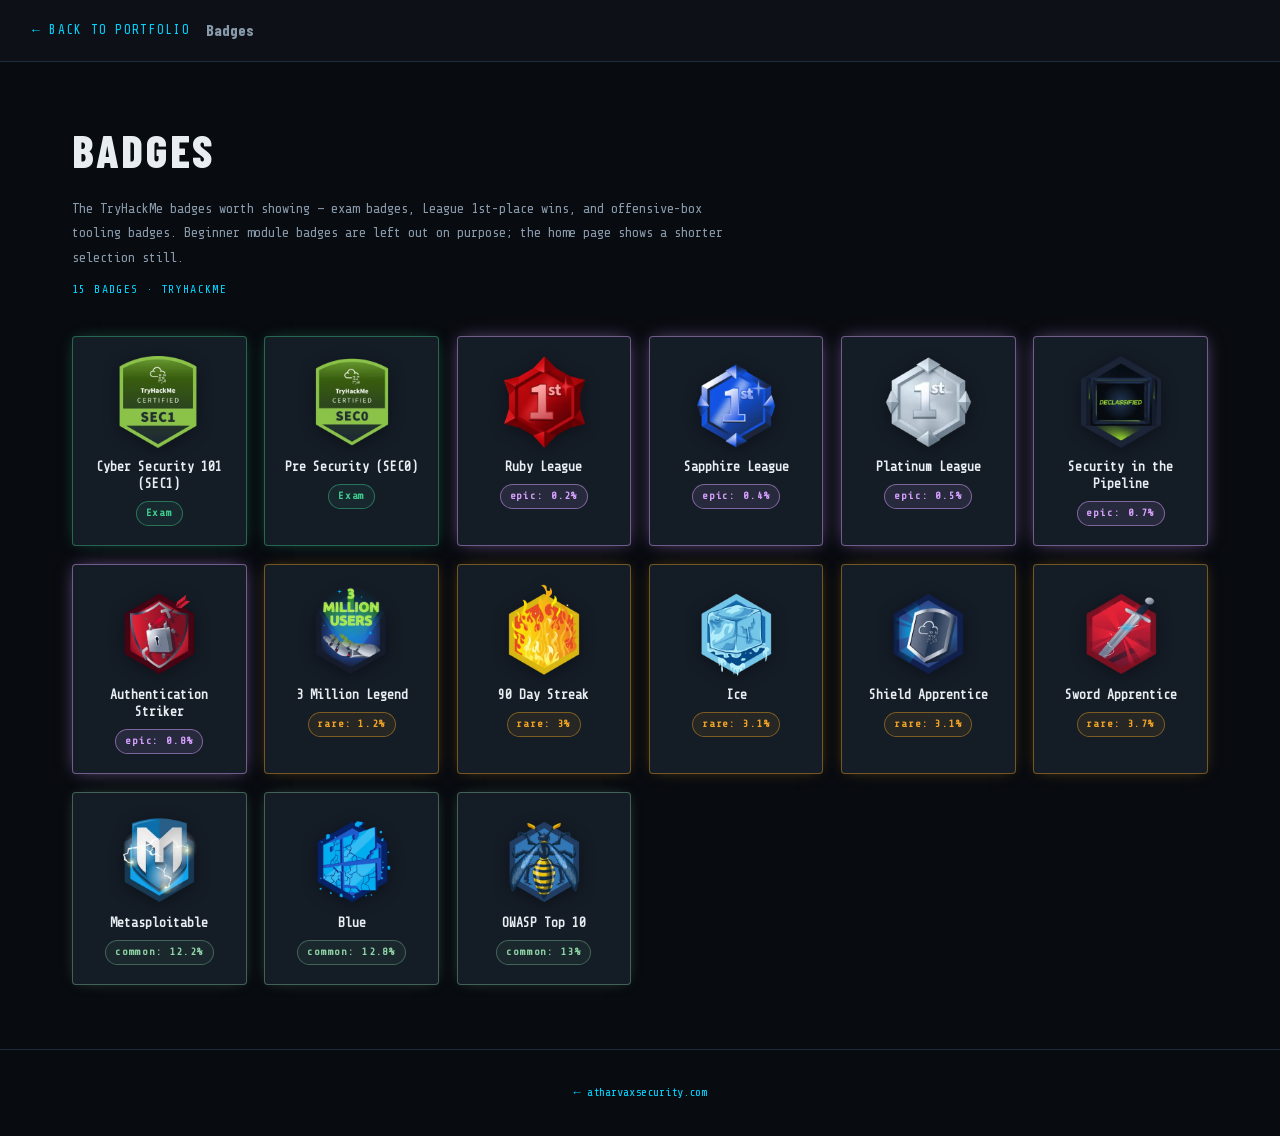
==== badges/index.html @ 22ffbcde "Fix the accessibility, no-JS and contrast defects three audits found (#33) Nineteen separate defects" ====
<!DOCTYPE html>
<html lang="en" data-theme="dark">
<head>
  <meta charset="UTF-8">
<!-- Content Security Policy. GitHub Pages cannot send response headers, so this
     is delivered as a meta tag. These pages load nothing external at all, so the policy is stricter:
     no off-origin scripts, no outbound connections.
     Note: frame-ancestors and report-uri are ignored in meta form. -->
<meta http-equiv="Content-Security-Policy" content="default-src 'self'; script-src 'self' 'unsafe-inline'; style-src 'self' 'unsafe-inline'; img-src 'self' data:; font-src 'self'; connect-src 'none'; object-src 'none'; base-uri 'self'; form-action 'none'; upgrade-insecure-requests">
<!-- Outbound links previously sent the full page URL to LinkedIn, GitHub,
     Credly and every other destination. Origin only, cross-origin. -->
<meta name="referrer" content="strict-origin-when-cross-origin">
  <meta name="viewport" content="width=device-width, initial-scale=1.0">
  <title>Badges &mdash; Atharva Kulkarni</title>
  <meta name="description" content="All 13 TryHackMe badges earned by Atharva Kulkarni &mdash; exam badges, League 1st-place wins, and offensive-box tooling badges.">
  <link rel="canonical" href="https://atharvaxsecurity.com/badges/">
  <link rel="icon" href="/favicon.ico" sizes="32x32">
  <link rel="icon" href="/favicon.svg" type="image/svg+xml">
  <link rel="apple-touch-icon" href="/apple-touch-icon.png">
  <meta property="og:type" content="website">
  <meta property="og:url" content="https://atharvaxsecurity.com/badges/">
  <meta property="og:title" content="Badges &mdash; Atharva Kulkarni">
  <meta property="og:description" content="All 13 TryHackMe badges earned by Atharva Kulkarni.">
  <meta property="og:image" content="https://atharvaxsecurity.com/thumbnail.jpg">
  <meta property="og:image:width" content="1200">
  <meta property="og:image:height" content="627">
  <meta name="twitter:card" content="summary_large_image">
  <meta name="twitter:title" content="Badges &mdash; Atharva Kulkarni">
  <meta name="twitter:description" content="All TryHackMe badges earned by Atharva Kulkarni.">
  <meta name="twitter:image" content="https://atharvaxsecurity.com/thumbnail.jpg">
  <link rel="stylesheet" href="../assets/css/hub.css">
    <style>
    /* Self-hosted: previously pulled from fonts.googleapis.com, a
       render-blocking third-party request. Both families are OFL licensed
       and now come from our own origin. */
    @font-face{font-family:'Barlow Condensed';font-style:normal;font-weight:400;font-display:swap;src:url('../assets/fonts/barlow-condensed-400.woff2') format('woff2');unicode-range:U+0000-00FF, U+0131, U+0152-0153, U+02BB-02BC, U+02C6, U+02DA, U+02DC, U+0304, U+0308, U+0329, U+2000-206F, U+20AC, U+2122, U+2191, U+2193, U+2212, U+2215, U+FEFF, U+FFFD}
    :root{--bg:#080b10;--bg2:#0d1117;--surface:#141c26;--border:#1e2d3d;--accent:#00d4ff; --accent-strong: #00d4ff;--accent2:#00ff9d;--text:#e8edf2;--text2:#8899aa;--text3:#758697;--text-dim:#8899aa;--surface-2:#141a24;
      --tier-exam:#3ecf8e;--tier-exam-rgb:62,207,142;--tier-common:#8fd6a6;--tier-common-rgb:143,214,166;--tier-rare:#f5a623;--tier-rare-rgb:245,166,35;--tier-epic:#d7a1ff;--tier-epic-rgb:215,161,255;
      --font-display:'Barlow Condensed',sans-serif;--font-mono:'Share Tech Mono',monospace}
    [data-theme="light"]{--bg:#f0f4f8;--bg2:#e2e8f0;--surface:#ffffff;--border:#cbd5e1;--accent:#0077aa; --accent-strong: #006699;--accent2:#00704a;--text:#0f172a;--text2:#475569;--text3:#5b6b7f;--text-dim:#475569;--surface-2:#ffffff;
      --tier-exam:#1d764f;--tier-exam-rgb:29,118,79;--tier-common:#2c7844;--tier-common-rgb:44,120,68;--tier-rare:#905d07;--tier-rare-rgb:144,93,7;--tier-epic:#8e00f8;--tier-epic-rgb:142,0,248}
    /* ── Badge cards — copied from index.html's #badges styles, unchanged. ── */
    .badges-grid{display:grid;grid-template-columns:repeat(auto-fill,minmax(150px,1fr));gap:1.1rem}
    .badge-card{position:relative;display:flex;flex-direction:column;align-items:center;text-align:center;gap:.6rem;background:var(--surface);border:1px solid var(--border);border-radius:4px;padding:1.2rem .9rem;text-decoration:none;transition:transform .22s,border-color .22s,box-shadow .22s}
    .badge-card:hover{transform:translateY(-4px)}
    .badge-card img{width:92px;height:92px;object-fit:contain;filter:drop-shadow(0 3px 8px rgba(0,0,0,.35))}
    .badge-name{font-size:.82rem;font-weight:600;color:var(--text);line-height:1.3}
    .badge-tag{font-size:.66rem;letter-spacing:.08em;text-transform:none;font-weight:700;color:var(--text-dim);background:var(--surface-2,rgba(255,255,255,.05));border:1px solid var(--border);border-radius:20px;padding:.12rem .55rem}
    .badge-card.exam{border-color:rgba(0,212,255,.35)}
    .badge-card.exam .badge-tag{color:var(--accent);border-color:rgba(0,212,255,.4)}
    .badge-card.epic{border-color:rgba(199,146,234,.4)}
    .badge-card.epic .badge-tag{color:#c792ea;border-color:rgba(199,146,234,.45)}
    .badge-card.t-exam .badge-tag{color:var(--tier-exam);border-color:rgba(var(--tier-exam-rgb),.45);background:rgba(var(--tier-exam-rgb),.08)}
    .badge-card.t-common .badge-tag{color:var(--tier-common);border-color:rgba(var(--tier-common-rgb),.35);background:rgba(var(--tier-common-rgb),.06)}
    .badge-card.t-rare .badge-tag{color:var(--tier-rare);border-color:rgba(var(--tier-rare-rgb),.42);background:rgba(var(--tier-rare-rgb),.08)}
    .badge-card.t-epic .badge-tag{color:var(--tier-epic);border-color:rgba(var(--tier-epic-rgb),.5);background:rgba(var(--tier-epic-rgb),.1)}
    .badge-card.t-exam{border-color:rgba(62,207,142,.42);box-shadow:0 0 15px -6px rgba(62,207,142,.55)}
    .badge-card.t-exam:hover{box-shadow:0 9px 24px -8px rgba(62,207,142,.72)}
    .badge-card.t-common{border-color:rgba(143,214,166,.38);box-shadow:0 0 15px -6px rgba(143,214,166,.42)}
    .badge-card.t-common:hover{box-shadow:0 9px 24px -8px rgba(143,214,166,.6)}
    .badge-card.t-rare{border-color:rgba(245,166,35,.42);box-shadow:0 0 15px -6px rgba(245,166,35,.5)}
    .badge-card.t-rare:hover{box-shadow:0 9px 24px -8px rgba(245,166,35,.7)}
    .badge-card.t-epic{border-color:rgba(215,161,255,.48);box-shadow:0 0 17px -5px rgba(215,161,255,.62)}
    .badge-card.t-epic:hover{box-shadow:0 9px 26px -8px rgba(215,161,255,.8)}
    .badge-desc{position:absolute;left:50%;bottom:calc(100% + 9px);transform:translateX(-50%) translateY(5px);width:max-content;max-width:196px;background:var(--surface-2,#141a24);color:var(--text);border:1px solid var(--border);border-radius:8px;padding:.5rem .7rem;font-size:.7rem;font-weight:500;line-height:1.45;text-align:center;box-shadow:0 10px 26px -10px rgba(0,0,0,.7);opacity:0;pointer-events:none;transition:opacity .22s ease,transform .22s ease;z-index:20}
    .badge-desc::after{content:'';position:absolute;top:100%;left:50%;transform:translateX(-50%);border:6px solid transparent;border-top-color:var(--border)}
    .badge-card:hover .badge-desc,.badge-card:focus-visible .badge-desc{opacity:1;transform:translateX(-50%) translateY(0)}
    @media(max-width:600px){.hub{padding:2rem 1.2rem 3rem}.wr-header{padding:1rem 1.2rem}.badges-grid{grid-template-columns:repeat(auto-fill,minmax(120px,1fr));gap:.8rem}.badge-card img{width:76px;height:76px}.badge-desc{max-width:150px}}
    @media (prefers-reduced-motion: reduce){*,*::before,*::after{animation-duration:.01ms !important;transition-duration:.01ms !important}.badge-desc{transition:opacity .22s ease;transform:translateX(-50%)}.badge-card:hover .badge-desc,.badge-card:focus-visible .badge-desc{transform:translateX(-50%)}}
  </style>
  <script>(function(){var t=localStorage.getItem('theme');if(t==='dark'||t==='light')document.documentElement.setAttribute('data-theme',t);})()</script>
</head>
<body>
  <a href="#main" class="skip-link">Skip to content</a>
  <div class="wr-header">
    <a href="../#badges" class="wr-back">&larr; Back to Portfolio</a>
    <span class="wr-header-title">Badges</span>
  </div>
  <main id="main" tabindex="-1" class="hub">
    <h1 class="hub-title">Badges</h1>
    <p class="hub-sub">The TryHackMe badges worth showing &mdash; exam badges, League 1st-place wins, and offensive-box tooling badges. Beginner module badges are left out on purpose; the home page shows a shorter selection still.</p>
    <div class="hub-count"><!-- GENERATED:count-badges start — produced by tools/build-fallbacks.mjs from SITE.badges. Do not hand-edit; edit SITE.badges and run `node tools/build-fallbacks.mjs` instead. -->15 badges &middot; TryHackMe<!-- GENERATED:count-badges end --></div>
    <h2 class="sr-only">All badges</h2>
    <div class="badges-grid">
      <!-- GENERATED:badges start — produced by tools/build-fallbacks.mjs from SITE.badges. Do not hand-edit; edit SITE.badges and run `node tools/build-fallbacks.mjs` instead. -->
    <a class="badge-card t-exam exam reveal" href="https://www.credly.com/badges/a10b2144-1101-410d-ba41-e22180d04801/public_url" target="_blank" rel="noopener noreferrer" aria-label="Cyber Security 101 (SEC1) — verify on Credly">
      <img src="../assets/badges/thm/cyber-security-101-sec1.webp" alt="Cyber Security 101 (SEC1) badge" loading="lazy">
      <span class="badge-name">Cyber Security 101 (SEC1)</span>
      <span class="badge-tag">Exam</span>
      <span class="badge-desc">TryHackMe Cyber Security 101 certification</span>
    </a>
    <a class="badge-card t-exam exam reveal reveal-delay-1" href="https://www.credly.com/badges/c8062133-aeff-4ab2-bc9f-86c6039210bd/public_url" target="_blank" rel="noopener noreferrer" aria-label="Pre Security (SEC0) — verify on Credly">
      <img src="../assets/badges/thm/pre-security-sec0.webp" alt="Pre Security (SEC0) badge" loading="lazy">
      <span class="badge-name">Pre Security (SEC0)</span>
      <span class="badge-tag">Exam</span>
      <span class="badge-desc">TryHackMe Pre Security certification</span>
    </a>
    <a class="badge-card t-epic epic reveal reveal-delay-2" href="https://tryhackme.com/AtharvaK911/badges/ruby-league?utm_campaign=social_share&amp;utm_medium=social&amp;utm_content=badge&amp;utm_source=copy&amp;sharerId=63879addf6080c0048a27b26" target="_blank" rel="noopener noreferrer" aria-label="Ruby League — 1st place on TryHackMe">
      <img src="../assets/badges/thm/ruby-league.webp" alt="Ruby League badge" loading="lazy">
      <span class="badge-name">Ruby League</span>
      <span class="badge-tag">epic: 0.2%</span>
      <span class="badge-desc">Ruby League 1st place</span>
    </a>
    <a class="badge-card t-epic epic reveal reveal-delay-3" href="https://tryhackme.com/AtharvaK911/badges/sapphire-league?utm_campaign=social_share&amp;utm_medium=social&amp;utm_content=badge&amp;utm_source=copy&amp;sharerId=63879addf6080c0048a27b26" target="_blank" rel="noopener noreferrer" aria-label="Sapphire League — 1st place on TryHackMe">
      <img src="../assets/badges/thm/sapphire-league.webp" alt="Sapphire League badge" loading="lazy">
      <span class="badge-name">Sapphire League</span>
      <span class="badge-tag">epic: 0.4%</span>
      <span class="badge-desc">Sapphire League 1st place</span>
    </a>
    <a class="badge-card t-epic epic reveal reveal-delay-4" href="https://tryhackme.com/AtharvaK911/badges/platinum-league?utm_campaign=social_share&amp;utm_medium=social&amp;utm_content=badge&amp;utm_source=copy&amp;sharerId=63879addf6080c0048a27b26" target="_blank" rel="noopener noreferrer" aria-label="Platinum League — 1st place on TryHackMe">
      <img src="../assets/badges/thm/platinum-league.webp" alt="Platinum League badge" loading="lazy">
      <span class="badge-name">Platinum League</span>
      <span class="badge-tag">epic: 0.5%</span>
      <span class="badge-desc">Platinum League 1st place</span>
    </a>
    <a class="badge-card t-epic reveal reveal-delay-5" href="https://tryhackme.com/AtharvaK911/badges/security-in-the-pipeline?utm_campaign=social_share&amp;utm_medium=social&amp;utm_content=badge&amp;utm_source=copy&amp;sharerId=63879addf6080c0048a27b26" target="_blank" rel="noopener noreferrer" aria-label="Security in the Pipeline badge on TryHackMe">
      <img src="../assets/badges/thm/security-in-the-pipeline.webp" alt="Security in the Pipeline badge" loading="lazy">
      <span class="badge-name">Security in the Pipeline</span>
      <span class="badge-tag">epic: 0.7%</span>
      <span class="badge-desc">TryHackMe Security in the Pipeline module</span>
    </a>
    <a class="badge-card t-epic epic reveal reveal-delay-1" href="https://tryhackme.com/AtharvaK911/badges/authentication-striker?utm_campaign=social_share&amp;utm_medium=social&amp;utm_content=badge&amp;utm_source=copy&amp;sharerId=63879addf6080c0048a27b26" target="_blank" rel="noopener noreferrer" aria-label="Authentication Striker — view badge on TryHackMe">
      <img src="../assets/badges/thm/authentication-striker.webp" alt="Authentication Striker badge" loading="lazy">
      <span class="badge-name">Authentication Striker</span>
      <span class="badge-tag">epic: 0.8%</span>
      <span class="badge-desc">Used the Hammer to bypass authentication</span>
    </a>
    <a class="badge-card t-rare reveal reveal-delay-2" href="https://tryhackme.com/AtharvaK911/badges/3-million-legend?utm_campaign=social_share&amp;utm_medium=social&amp;utm_content=badge&amp;utm_source=copy&amp;sharerId=63879addf6080c0048a27b26" target="_blank" rel="noopener noreferrer" aria-label="3 Million Legend badge on TryHackMe">
      <img src="../assets/badges/thm/3-million-legend.webp" alt="3 Million Legend badge" loading="lazy">
      <span class="badge-name">3 Million Legend</span>
      <span class="badge-tag">rare: 1.2%</span>
      <span class="badge-desc">Awarded to members of the 3 millionth cohort</span>
    </a>
    <a class="badge-card t-rare reveal reveal-delay-3" href="https://tryhackme.com/AtharvaK911/badges/90-day-streak?utm_campaign=social_share&amp;utm_medium=social&amp;utm_content=badge&amp;utm_source=copy&amp;sharerId=63879addf6080c0048a27b26" target="_blank" rel="noopener noreferrer" aria-label="90 Day Streak badge on TryHackMe">
      <img src="../assets/badges/thm/streak-90.webp" alt="90 Day Streak badge" loading="lazy">
      <span class="badge-name">90 Day Streak</span>
      <span class="badge-tag">rare: 3%</span>
      <span class="badge-desc">Hacking for 90 days in a row</span>
    </a>
    <a class="badge-card t-rare reveal reveal-delay-4" href="https://tryhackme.com/AtharvaK911/badges/ice?utm_campaign=social_share&amp;utm_medium=social&amp;utm_content=badge&amp;utm_source=copy&amp;sharerId=63879addf6080c0048a27b26" target="_blank" rel="noopener noreferrer" aria-label="Ice badge on TryHackMe">
      <img src="../assets/badges/thm/ice.webp" alt="Ice badge" loading="lazy">
      <span class="badge-name">Ice</span>
      <span class="badge-tag">rare: 3.1%</span>
      <span class="badge-desc">Exploiting Windows via a media server</span>
    </a>
    <a class="badge-card t-rare reveal reveal-delay-5" href="https://tryhackme.com/AtharvaK911/badges/shieldapprentice?utm_campaign=social_share&amp;utm_medium=social&amp;utm_content=badge&amp;utm_source=copy&amp;sharerId=63879addf6080c0048a27b26" target="_blank" rel="noopener noreferrer" aria-label="Shield Apprentice — view badge on TryHackMe">
      <img src="../assets/badges/thm/shield-apprentice.webp" alt="Shield Apprentice badge" loading="lazy">
      <span class="badge-name">Shield Apprentice</span>
      <span class="badge-tag">rare: 3.1%</span>
      <span class="badge-desc">Completing the FlareVM room</span>
    </a>
    <a class="badge-card t-rare reveal reveal-delay-1" href="https://tryhackme.com/AtharvaK911/badges/swordapprenticebadge?utm_campaign=social_share&amp;utm_medium=social&amp;utm_content=badge&amp;utm_source=copy&amp;sharerId=63879addf6080c0048a27b26" target="_blank" rel="noopener noreferrer" aria-label="Sword Apprentice badge on TryHackMe">
      <img src="../assets/badges/thm/sword-apprentice.webp" alt="Sword Apprentice badge" loading="lazy">
      <span class="badge-name">Sword Apprentice</span>
      <span class="badge-tag">rare: 3.7%</span>
      <span class="badge-desc">Completing the SQLMap room</span>
    </a>
    <a class="badge-card t-common reveal reveal-delay-2" href="https://tryhackme.com/AtharvaK911/badges/metasploitable?utm_campaign=social_share&amp;utm_medium=social&amp;utm_content=badge&amp;utm_source=copy&amp;sharerId=63879addf6080c0048a27b26" target="_blank" rel="noopener noreferrer" aria-label="Metasploitable badge on TryHackMe">
      <img src="../assets/badges/thm/metasploitable.webp" alt="Metasploitable badge" loading="lazy">
      <span class="badge-name">Metasploitable</span>
      <span class="badge-tag">common: 12.2%</span>
      <span class="badge-desc">Contains the knowledge to use Metasploit</span>
    </a>
    <a class="badge-card t-common reveal reveal-delay-3" href="https://tryhackme.com/AtharvaK911/badges/blue?utm_campaign=social_share&amp;utm_medium=social&amp;utm_content=badge&amp;utm_source=copy&amp;sharerId=63879addf6080c0048a27b26" target="_blank" rel="noopener noreferrer" aria-label="Blue badge on TryHackMe">
      <img src="../assets/badges/thm/blue.webp" alt="Blue badge" loading="lazy">
      <span class="badge-name">Blue</span>
      <span class="badge-tag">common: 12.8%</span>
      <span class="badge-desc">Hacking into Windows via EternalBlue</span>
    </a>
    <a class="badge-card t-common reveal reveal-delay-4" href="https://tryhackme.com/AtharvaK911/badges/owasp-10?utm_campaign=social_share&amp;utm_medium=social&amp;utm_content=badge&amp;utm_source=copy&amp;sharerId=63879addf6080c0048a27b26" target="_blank" rel="noopener noreferrer" aria-label="OWASP Top 10 — view badge on TryHackMe">
      <img src="../assets/badges/thm/owasp-top-10.webp" alt="OWASP Top 10 badge" loading="lazy">
      <span class="badge-name">OWASP Top 10</span>
      <span class="badge-tag">common: 13%</span>
      <span class="badge-desc">Understanding every OWASP vulnerability</span>
    </a>
    <!-- GENERATED:badges end -->
    </div>
  </main>
  <div class="wr-footer"><a href="../#badges">&larr; atharvaxsecurity.com</a></div>
</body>
</html>
---- assets/css/hub.css ----
/* Shared hub styles.
   Previously duplicated inline in all 4 hub pages - 2585 bytes copied 4 times.
   One file means one place to fix a bug, and the browser caches it once. */
@font-face{font-family:'Barlow Condensed';font-style:normal;font-weight:700;font-display:swap;src:url('../fonts/barlow-condensed-700.woff2') format('woff2');unicode-range:U+0000-00FF, U+0131, U+0152-0153, U+02BB-02BC, U+02C6, U+02DA, U+02DC, U+0304, U+0308, U+0329, U+2000-206F, U+20AC, U+2122, U+2191, U+2193, U+2212, U+2215, U+FEFF, U+FFFD}
@font-face{font-family:'Barlow Condensed';font-style:normal;font-weight:800;font-display:swap;src:url('../fonts/barlow-condensed-800.woff2') format('woff2');unicode-range:U+0000-00FF, U+0131, U+0152-0153, U+02BB-02BC, U+02C6, U+02DA, U+02DC, U+0304, U+0308, U+0329, U+2000-206F, U+20AC, U+2122, U+2191, U+2193, U+2212, U+2215, U+FEFF, U+FFFD}
@font-face{font-family:'Share Tech Mono';font-style:normal;font-weight:400;font-display:swap;src:url('../fonts/share-tech-mono-400.woff2') format('woff2');unicode-range:U+0000-00FF, U+0131, U+0152-0153, U+02BB-02BC, U+02C6, U+02DA, U+02DC, U+0304, U+0308, U+0329, U+2000-206F, U+20AC, U+2122, U+2191, U+2193, U+2212, U+2215, U+FEFF, U+FFFD}
*{box-sizing:border-box;margin:0;padding:0}
body{background:var(--bg);color:var(--text);font-family:var(--font-mono);line-height:1.8}
.skip-link{position:absolute;width:1px;height:1px;overflow:hidden;clip:rect(0 0 0 0);clip-path:inset(50%);white-space:nowrap;top:0;left:0;z-index:100;background:var(--accent);color:#04121a;padding:.6rem 1rem;font-weight:700;text-decoration:none}
.skip-link:focus{width:auto;height:auto;overflow:visible;clip:auto;clip-path:none;white-space:normal}
:focus-visible{outline:2px solid var(--accent);outline-offset:3px}
.wr-header{background:var(--bg2);border-bottom:1px solid var(--border);padding:1rem 2rem;display:flex;align-items:center;gap:1rem;position:sticky;top:0;z-index:100}
.wr-back{color:var(--accent-strong);text-decoration:none;font-size:.8rem;letter-spacing:.1em;text-transform:uppercase}
.wr-back:hover{color:var(--text)}
.wr-header-title{font-family:var(--font-display);font-size:1rem;font-weight:700;color:var(--text2)}
.hub{max-width:1200px;margin:0 auto;padding:3rem 2rem 4rem}
.hub-title{font-family:var(--font-display);font-size:clamp(1.8rem,5vw,2.8rem);font-weight:800;text-transform:uppercase;letter-spacing:.06em;margin-bottom:.4rem}
.hub-sub{font-size:.85rem;color:var(--text2);max-width:680px;margin-bottom:.6rem}
.hub-count{font-size:.72rem;color:var(--accent);letter-spacing:.12em;text-transform:uppercase;margin-bottom:2.2rem}
.wr-footer{text-align:center;padding:2rem;border-top:1px solid var(--border);font-size:.75rem;color:var(--text3)}
.wr-footer a{color:var(--accent);text-decoration:none}

/* Reduced motion. The four hub pages each repeat this inline, independently,
   which is exactly how one of them ends up forgotten. In the shared file it is
   structural: any page that loads hub.css is covered. */
@media (prefers-reduced-motion: reduce){
  *,*::before,*::after{animation-duration:.01ms !important;animation-iteration-count:1 !important;transition-duration:.01ms !important;scroll-behavior:auto !important}
}

/* sr-only: for the grid headings below. Each hub jumped <h1> straight to the
   cards' <h3>, so heading navigation saw an unexplained level skip repeated
   once per card. The card titles cannot simply become <h2> - .project-card h3
   is an element selector in site.css and restyling it would shift the visual
   design - so each grid gets its true <h2> parent, present for assistive tech
   and invisible on screen. */
.sr-only{position:absolute;width:1px;height:1px;padding:0;margin:-1px;overflow:hidden;clip:rect(0 0 0 0);clip-path:inset(50%);white-space:nowrap;border:0}
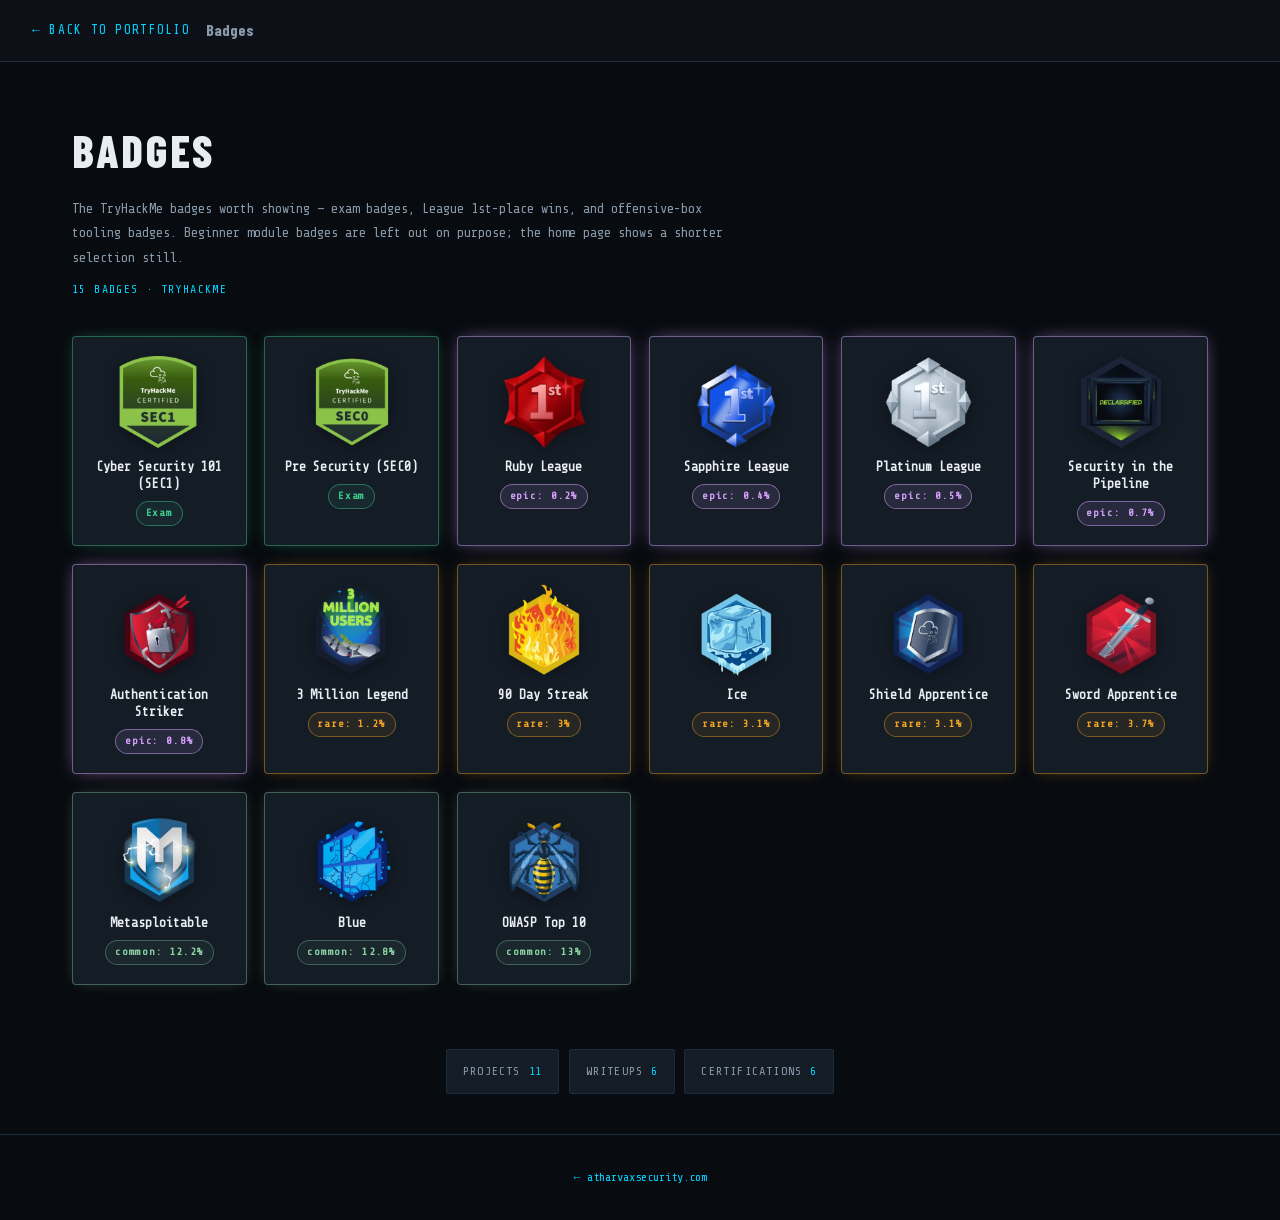
==== commit b3d6af92: "Link the four hub pages to each other Each hub linked back to the home page and nowhere else: zero l" ====
--- a/badges/index.html
+++ b/badges/index.html
@@ -6,13 +6,13 @@
      is delivered as a meta tag. These pages load nothing external at all, so the policy is stricter:
      no off-origin scripts, no outbound connections.
      Note: frame-ancestors and report-uri are ignored in meta form. -->
-<meta http-equiv="Content-Security-Policy" content="default-src 'self'; script-src 'self' 'unsafe-inline'; style-src 'self' 'unsafe-inline'; img-src 'self' data:; font-src 'self'; connect-src 'none'; object-src 'none'; base-uri 'self'; form-action 'none'; upgrade-insecure-requests">
+<meta http-equiv="Content-Security-Policy" content="default-src 'self'; script-src 'self' 'unsafe-inline' https://gc.zgo.at; style-src 'self' 'unsafe-inline'; img-src 'self' data:; font-src 'self'; connect-src 'self' https://atharvak161.goatcounter.com; object-src 'none'; base-uri 'self'; form-action 'none'; upgrade-insecure-requests">
 <!-- Outbound links previously sent the full page URL to LinkedIn, GitHub,
      Credly and every other destination. Origin only, cross-origin. -->
 <meta name="referrer" content="strict-origin-when-cross-origin">
   <meta name="viewport" content="width=device-width, initial-scale=1.0">
   <title>Badges &mdash; Atharva Kulkarni</title>
-  <meta name="description" content="All 13 TryHackMe badges earned by Atharva Kulkarni &mdash; exam badges, League 1st-place wins, and offensive-box tooling badges.">
+  <meta name="description" content="All 15 TryHackMe badges earned by Atharva Kulkarni &mdash; exam badges, League 1st-place wins, and offensive-box tooling badges.">
   <link rel="canonical" href="https://atharvaxsecurity.com/badges/">
   <link rel="icon" href="/favicon.ico" sizes="32x32">
   <link rel="icon" href="/favicon.svg" type="image/svg+xml">
@@ -20,7 +20,7 @@
   <meta property="og:type" content="website">
   <meta property="og:url" content="https://atharvaxsecurity.com/badges/">
   <meta property="og:title" content="Badges &mdash; Atharva Kulkarni">
-  <meta property="og:description" content="All 13 TryHackMe badges earned by Atharva Kulkarni.">
+  <meta property="og:description" content="All 15 TryHackMe badges earned by Atharva Kulkarni.">
   <meta property="og:image" content="https://atharvaxsecurity.com/thumbnail.jpg">
   <meta property="og:image:width" content="1200">
   <meta property="og:image:height" content="627">
@@ -28,18 +28,15 @@
   <meta name="twitter:title" content="Badges &mdash; Atharva Kulkarni">
   <meta name="twitter:description" content="All TryHackMe badges earned by Atharva Kulkarni.">
   <meta name="twitter:image" content="https://atharvaxsecurity.com/thumbnail.jpg">
+  <meta name="twitter:url" content="https://atharvaxsecurity.com/badges/">
+  <link rel="stylesheet" href="../assets/css/tokens.css">
   <link rel="stylesheet" href="../assets/css/hub.css">
     <style>
     /* Self-hosted: previously pulled from fonts.googleapis.com, a
        render-blocking third-party request. Both families are OFL licensed
        and now come from our own origin. */
     @font-face{font-family:'Barlow Condensed';font-style:normal;font-weight:400;font-display:swap;src:url('../assets/fonts/barlow-condensed-400.woff2') format('woff2');unicode-range:U+0000-00FF, U+0131, U+0152-0153, U+02BB-02BC, U+02C6, U+02DA, U+02DC, U+0304, U+0308, U+0329, U+2000-206F, U+20AC, U+2122, U+2191, U+2193, U+2212, U+2215, U+FEFF, U+FFFD}
-    :root{--bg:#080b10;--bg2:#0d1117;--surface:#141c26;--border:#1e2d3d;--accent:#00d4ff; --accent-strong: #00d4ff;--accent2:#00ff9d;--text:#e8edf2;--text2:#8899aa;--text3:#758697;--text-dim:#8899aa;--surface-2:#141a24;
-      --tier-exam:#3ecf8e;--tier-exam-rgb:62,207,142;--tier-common:#8fd6a6;--tier-common-rgb:143,214,166;--tier-rare:#f5a623;--tier-rare-rgb:245,166,35;--tier-epic:#d7a1ff;--tier-epic-rgb:215,161,255;
-      --font-display:'Barlow Condensed',sans-serif;--font-mono:'Share Tech Mono',monospace}
-    [data-theme="light"]{--bg:#f0f4f8;--bg2:#e2e8f0;--surface:#ffffff;--border:#cbd5e1;--accent:#0077aa; --accent-strong: #006699;--accent2:#00704a;--text:#0f172a;--text2:#475569;--text3:#5b6b7f;--text-dim:#475569;--surface-2:#ffffff;
-      --tier-exam:#1d764f;--tier-exam-rgb:29,118,79;--tier-common:#2c7844;--tier-common-rgb:44,120,68;--tier-rare:#905d07;--tier-rare-rgb:144,93,7;--tier-epic:#8e00f8;--tier-epic-rgb:142,0,248}
-    /* ── Badge cards — copied from index.html's #badges styles, unchanged. ── */
+            /* ── Badge cards — copied from index.html's #badges styles, unchanged. ── */
     .badges-grid{display:grid;grid-template-columns:repeat(auto-fill,minmax(150px,1fr));gap:1.1rem}
     .badge-card{position:relative;display:flex;flex-direction:column;align-items:center;text-align:center;gap:.6rem;background:var(--surface);border:1px solid var(--border);border-radius:4px;padding:1.2rem .9rem;text-decoration:none;transition:transform .22s,border-color .22s,box-shadow .22s}
     .badge-card:hover{transform:translateY(-4px)}
@@ -69,6 +66,120 @@
     @media (prefers-reduced-motion: reduce){*,*::before,*::after{animation-duration:.01ms !important;transition-duration:.01ms !important}.badge-desc{transition:opacity .22s ease;transform:translateX(-50%)}.badge-card:hover .badge-desc,.badge-card:focus-visible .badge-desc{transform:translateX(-50%)}}
   </style>
   <script>(function(){var t=localStorage.getItem('theme');if(t==='dark'||t==='light')document.documentElement.setAttribute('data-theme',t);})()</script>
+  <script data-goatcounter="https://atharvak161.goatcounter.com/count" async src="https://gc.zgo.at/count.js"></script>
+<!-- GENERATED:badges-jsonld start — produced by tools/build-fallbacks.mjs from SITE.badges. Do not hand-edit; edit SITE.badges and run `node tools/build-fallbacks.mjs` instead. -->
+<script type="application/ld+json">
+{
+  "@context": "https://schema.org",
+  "@type": "CollectionPage",
+  "name": "TryHackMe Badges",
+  "url": "https://atharvaxsecurity.com/badges/",
+  "description": "15 TryHackMe badges earned by Atharva Kulkarni.",
+  "author": {
+    "@type": "Person",
+    "name": "Atharva Kulkarni",
+    "url": "https://atharvaxsecurity.com/"
+  },
+  "isPartOf": {
+    "@type": "WebSite",
+    "name": "Atharva Kulkarni",
+    "url": "https://atharvaxsecurity.com/"
+  },
+  "hasPart": [
+    {
+      "@type": "CreativeWork",
+      "name": "Cyber Security 101 (SEC1)",
+      "description": "TryHackMe Cyber Security 101 certification",
+      "url": "https://www.credly.com/badges/a10b2144-1101-410d-ba41-e22180d04801/public_url"
+    },
+    {
+      "@type": "CreativeWork",
+      "name": "Pre Security (SEC0)",
+      "description": "TryHackMe Pre Security certification",
+      "url": "https://www.credly.com/badges/c8062133-aeff-4ab2-bc9f-86c6039210bd/public_url"
+    },
+    {
+      "@type": "CreativeWork",
+      "name": "Ruby League",
+      "description": "Ruby League 1st place",
+      "url": "https://tryhackme.com/AtharvaK911/badges/ruby-league?utm_campaign=social_share&utm_medium=social&utm_content=badge&utm_source=copy&sharerId=63879addf6080c0048a27b26"
+    },
+    {
+      "@type": "CreativeWork",
+      "name": "Sapphire League",
+      "description": "Sapphire League 1st place",
+      "url": "https://tryhackme.com/AtharvaK911/badges/sapphire-league?utm_campaign=social_share&utm_medium=social&utm_content=badge&utm_source=copy&sharerId=63879addf6080c0048a27b26"
+    },
+    {
+      "@type": "CreativeWork",
+      "name": "Platinum League",
+      "description": "Platinum League 1st place",
+      "url": "https://tryhackme.com/AtharvaK911/badges/platinum-league?utm_campaign=social_share&utm_medium=social&utm_content=badge&utm_source=copy&sharerId=63879addf6080c0048a27b26"
+    },
+    {
+      "@type": "CreativeWork",
+      "name": "Security in the Pipeline",
+      "description": "TryHackMe Security in the Pipeline module",
+      "url": "https://tryhackme.com/AtharvaK911/badges/security-in-the-pipeline?utm_campaign=social_share&utm_medium=social&utm_content=badge&utm_source=copy&sharerId=63879addf6080c0048a27b26"
+    },
+    {
+      "@type": "CreativeWork",
+      "name": "Authentication Striker",
+      "description": "Used the Hammer to bypass authentication",
+      "url": "https://tryhackme.com/AtharvaK911/badges/authentication-striker?utm_campaign=social_share&utm_medium=social&utm_content=badge&utm_source=copy&sharerId=63879addf6080c0048a27b26"
+    },
+    {
+      "@type": "CreativeWork",
+      "name": "3 Million Legend",
+      "description": "Awarded to members of the 3 millionth cohort",
+      "url": "https://tryhackme.com/AtharvaK911/badges/3-million-legend?utm_campaign=social_share&utm_medium=social&utm_content=badge&utm_source=copy&sharerId=63879addf6080c0048a27b26"
+    },
+    {
+      "@type": "CreativeWork",
+      "name": "90 Day Streak",
+      "description": "Hacking for 90 days in a row",
+      "url": "https://tryhackme.com/AtharvaK911/badges/90-day-streak?utm_campaign=social_share&utm_medium=social&utm_content=badge&utm_source=copy&sharerId=63879addf6080c0048a27b26"
+    },
+    {
+      "@type": "CreativeWork",
+      "name": "Ice",
+      "description": "Exploiting Windows via a media server",
+      "url": "https://tryhackme.com/AtharvaK911/badges/ice?utm_campaign=social_share&utm_medium=social&utm_content=badge&utm_source=copy&sharerId=63879addf6080c0048a27b26"
+    },
+    {
+      "@type": "CreativeWork",
+      "name": "Shield Apprentice",
+      "description": "Completing the FlareVM room",
+      "url": "https://tryhackme.com/AtharvaK911/badges/shieldapprentice?utm_campaign=social_share&utm_medium=social&utm_content=badge&utm_source=copy&sharerId=63879addf6080c0048a27b26"
+    },
+    {
+      "@type": "CreativeWork",
+      "name": "Sword Apprentice",
+      "description": "Completing the SQLMap room",
+      "url": "https://tryhackme.com/AtharvaK911/badges/swordapprenticebadge?utm_campaign=social_share&utm_medium=social&utm_content=badge&utm_source=copy&sharerId=63879addf6080c0048a27b26"
+    },
+    {
+      "@type": "CreativeWork",
+      "name": "Metasploitable",
+      "description": "Contains the knowledge to use Metasploit",
+      "url": "https://tryhackme.com/AtharvaK911/badges/metasploitable?utm_campaign=social_share&utm_medium=social&utm_content=badge&utm_source=copy&sharerId=63879addf6080c0048a27b26"
+    },
+    {
+      "@type": "CreativeWork",
+      "name": "Blue",
+      "description": "Hacking into Windows via EternalBlue",
+      "url": "https://tryhackme.com/AtharvaK911/badges/blue?utm_campaign=social_share&utm_medium=social&utm_content=badge&utm_source=copy&sharerId=63879addf6080c0048a27b26"
+    },
+    {
+      "@type": "CreativeWork",
+      "name": "OWASP Top 10",
+      "description": "Understanding every OWASP vulnerability",
+      "url": "https://tryhackme.com/AtharvaK911/badges/owasp-10?utm_campaign=social_share&utm_medium=social&utm_content=badge&utm_source=copy&sharerId=63879addf6080c0048a27b26"
+    }
+  ]
+}
+</script>
+<!-- GENERATED:badges-jsonld end -->
 </head>
 <body>
   <a href="#main" class="skip-link">Skip to content</a>
@@ -83,91 +194,91 @@
     <h2 class="sr-only">All badges</h2>
     <div class="badges-grid">
       <!-- GENERATED:badges start — produced by tools/build-fallbacks.mjs from SITE.badges. Do not hand-edit; edit SITE.badges and run `node tools/build-fallbacks.mjs` instead. -->
-    <a class="badge-card t-exam exam reveal" href="https://www.credly.com/badges/a10b2144-1101-410d-ba41-e22180d04801/public_url" target="_blank" rel="noopener noreferrer" aria-label="Cyber Security 101 (SEC1) — verify on Credly">
+    <a class="badge-card t-exam reveal" href="https://www.credly.com/badges/a10b2144-1101-410d-ba41-e22180d04801/public_url" target="_blank" rel="noopener noreferrer" aria-label="Cyber Security 101 (SEC1) — verify on Credly — Exam — TryHackMe Cyber Security 101 certification">
       <img src="../assets/badges/thm/cyber-security-101-sec1.webp" alt="Cyber Security 101 (SEC1) badge" loading="lazy">
       <span class="badge-name">Cyber Security 101 (SEC1)</span>
       <span class="badge-tag">Exam</span>
       <span class="badge-desc">TryHackMe Cyber Security 101 certification</span>
     </a>
-    <a class="badge-card t-exam exam reveal reveal-delay-1" href="https://www.credly.com/badges/c8062133-aeff-4ab2-bc9f-86c6039210bd/public_url" target="_blank" rel="noopener noreferrer" aria-label="Pre Security (SEC0) — verify on Credly">
+    <a class="badge-card t-exam reveal reveal-delay-1" href="https://www.credly.com/badges/c8062133-aeff-4ab2-bc9f-86c6039210bd/public_url" target="_blank" rel="noopener noreferrer" aria-label="Pre Security (SEC0) — verify on Credly — Exam — TryHackMe Pre Security certification">
       <img src="../assets/badges/thm/pre-security-sec0.webp" alt="Pre Security (SEC0) badge" loading="lazy">
       <span class="badge-name">Pre Security (SEC0)</span>
       <span class="badge-tag">Exam</span>
       <span class="badge-desc">TryHackMe Pre Security certification</span>
     </a>
-    <a class="badge-card t-epic epic reveal reveal-delay-2" href="https://tryhackme.com/AtharvaK911/badges/ruby-league?utm_campaign=social_share&amp;utm_medium=social&amp;utm_content=badge&amp;utm_source=copy&amp;sharerId=63879addf6080c0048a27b26" target="_blank" rel="noopener noreferrer" aria-label="Ruby League — 1st place on TryHackMe">
+    <a class="badge-card t-epic reveal reveal-delay-2" href="https://tryhackme.com/AtharvaK911/badges/ruby-league?utm_campaign=social_share&amp;utm_medium=social&amp;utm_content=badge&amp;utm_source=copy&amp;sharerId=63879addf6080c0048a27b26" target="_blank" rel="noopener noreferrer" aria-label="Ruby League — 1st place on TryHackMe — epic: 0.2% — Ruby League 1st place">
       <img src="../assets/badges/thm/ruby-league.webp" alt="Ruby League badge" loading="lazy">
       <span class="badge-name">Ruby League</span>
       <span class="badge-tag">epic: 0.2%</span>
       <span class="badge-desc">Ruby League 1st place</span>
     </a>
-    <a class="badge-card t-epic epic reveal reveal-delay-3" href="https://tryhackme.com/AtharvaK911/badges/sapphire-league?utm_campaign=social_share&amp;utm_medium=social&amp;utm_content=badge&amp;utm_source=copy&amp;sharerId=63879addf6080c0048a27b26" target="_blank" rel="noopener noreferrer" aria-label="Sapphire League — 1st place on TryHackMe">
+    <a class="badge-card t-epic reveal reveal-delay-3" href="https://tryhackme.com/AtharvaK911/badges/sapphire-league?utm_campaign=social_share&amp;utm_medium=social&amp;utm_content=badge&amp;utm_source=copy&amp;sharerId=63879addf6080c0048a27b26" target="_blank" rel="noopener noreferrer" aria-label="Sapphire League — 1st place on TryHackMe — epic: 0.4% — Sapphire League 1st place">
       <img src="../assets/badges/thm/sapphire-league.webp" alt="Sapphire League badge" loading="lazy">
       <span class="badge-name">Sapphire League</span>
       <span class="badge-tag">epic: 0.4%</span>
       <span class="badge-desc">Sapphire League 1st place</span>
     </a>
-    <a class="badge-card t-epic epic reveal reveal-delay-4" href="https://tryhackme.com/AtharvaK911/badges/platinum-league?utm_campaign=social_share&amp;utm_medium=social&amp;utm_content=badge&amp;utm_source=copy&amp;sharerId=63879addf6080c0048a27b26" target="_blank" rel="noopener noreferrer" aria-label="Platinum League — 1st place on TryHackMe">
+    <a class="badge-card t-epic reveal reveal-delay-4" href="https://tryhackme.com/AtharvaK911/badges/platinum-league?utm_campaign=social_share&amp;utm_medium=social&amp;utm_content=badge&amp;utm_source=copy&amp;sharerId=63879addf6080c0048a27b26" target="_blank" rel="noopener noreferrer" aria-label="Platinum League — 1st place on TryHackMe — epic: 0.5% — Platinum League 1st place">
       <img src="../assets/badges/thm/platinum-league.webp" alt="Platinum League badge" loading="lazy">
       <span class="badge-name">Platinum League</span>
       <span class="badge-tag">epic: 0.5%</span>
       <span class="badge-desc">Platinum League 1st place</span>
     </a>
-    <a class="badge-card t-epic reveal reveal-delay-5" href="https://tryhackme.com/AtharvaK911/badges/security-in-the-pipeline?utm_campaign=social_share&amp;utm_medium=social&amp;utm_content=badge&amp;utm_source=copy&amp;sharerId=63879addf6080c0048a27b26" target="_blank" rel="noopener noreferrer" aria-label="Security in the Pipeline badge on TryHackMe">
+    <a class="badge-card t-epic reveal reveal-delay-5" href="https://tryhackme.com/AtharvaK911/badges/security-in-the-pipeline?utm_campaign=social_share&amp;utm_medium=social&amp;utm_content=badge&amp;utm_source=copy&amp;sharerId=63879addf6080c0048a27b26" target="_blank" rel="noopener noreferrer" aria-label="Security in the Pipeline badge on TryHackMe — epic: 0.7% — TryHackMe Security in the Pipeline module">
       <img src="../assets/badges/thm/security-in-the-pipeline.webp" alt="Security in the Pipeline badge" loading="lazy">
       <span class="badge-name">Security in the Pipeline</span>
       <span class="badge-tag">epic: 0.7%</span>
       <span class="badge-desc">TryHackMe Security in the Pipeline module</span>
     </a>
-    <a class="badge-card t-epic epic reveal reveal-delay-1" href="https://tryhackme.com/AtharvaK911/badges/authentication-striker?utm_campaign=social_share&amp;utm_medium=social&amp;utm_content=badge&amp;utm_source=copy&amp;sharerId=63879addf6080c0048a27b26" target="_blank" rel="noopener noreferrer" aria-label="Authentication Striker — view badge on TryHackMe">
+    <a class="badge-card t-epic reveal reveal-delay-1" href="https://tryhackme.com/AtharvaK911/badges/authentication-striker?utm_campaign=social_share&amp;utm_medium=social&amp;utm_content=badge&amp;utm_source=copy&amp;sharerId=63879addf6080c0048a27b26" target="_blank" rel="noopener noreferrer" aria-label="Authentication Striker — view badge on TryHackMe — epic: 0.8% — Used the Hammer to bypass authentication">
       <img src="../assets/badges/thm/authentication-striker.webp" alt="Authentication Striker badge" loading="lazy">
       <span class="badge-name">Authentication Striker</span>
       <span class="badge-tag">epic: 0.8%</span>
       <span class="badge-desc">Used the Hammer to bypass authentication</span>
     </a>
-    <a class="badge-card t-rare reveal reveal-delay-2" href="https://tryhackme.com/AtharvaK911/badges/3-million-legend?utm_campaign=social_share&amp;utm_medium=social&amp;utm_content=badge&amp;utm_source=copy&amp;sharerId=63879addf6080c0048a27b26" target="_blank" rel="noopener noreferrer" aria-label="3 Million Legend badge on TryHackMe">
+    <a class="badge-card t-rare reveal reveal-delay-2" href="https://tryhackme.com/AtharvaK911/badges/3-million-legend?utm_campaign=social_share&amp;utm_medium=social&amp;utm_content=badge&amp;utm_source=copy&amp;sharerId=63879addf6080c0048a27b26" target="_blank" rel="noopener noreferrer" aria-label="3 Million Legend badge on TryHackMe — rare: 1.2% — Awarded to members of the 3 millionth cohort">
       <img src="../assets/badges/thm/3-million-legend.webp" alt="3 Million Legend badge" loading="lazy">
       <span class="badge-name">3 Million Legend</span>
       <span class="badge-tag">rare: 1.2%</span>
       <span class="badge-desc">Awarded to members of the 3 millionth cohort</span>
     </a>
-    <a class="badge-card t-rare reveal reveal-delay-3" href="https://tryhackme.com/AtharvaK911/badges/90-day-streak?utm_campaign=social_share&amp;utm_medium=social&amp;utm_content=badge&amp;utm_source=copy&amp;sharerId=63879addf6080c0048a27b26" target="_blank" rel="noopener noreferrer" aria-label="90 Day Streak badge on TryHackMe">
+    <a class="badge-card t-rare reveal reveal-delay-3" href="https://tryhackme.com/AtharvaK911/badges/90-day-streak?utm_campaign=social_share&amp;utm_medium=social&amp;utm_content=badge&amp;utm_source=copy&amp;sharerId=63879addf6080c0048a27b26" target="_blank" rel="noopener noreferrer" aria-label="90 Day Streak badge on TryHackMe — rare: 3% — Hacking for 90 days in a row">
       <img src="../assets/badges/thm/streak-90.webp" alt="90 Day Streak badge" loading="lazy">
       <span class="badge-name">90 Day Streak</span>
       <span class="badge-tag">rare: 3%</span>
       <span class="badge-desc">Hacking for 90 days in a row</span>
     </a>
-    <a class="badge-card t-rare reveal reveal-delay-4" href="https://tryhackme.com/AtharvaK911/badges/ice?utm_campaign=social_share&amp;utm_medium=social&amp;utm_content=badge&amp;utm_source=copy&amp;sharerId=63879addf6080c0048a27b26" target="_blank" rel="noopener noreferrer" aria-label="Ice badge on TryHackMe">
+    <a class="badge-card t-rare reveal reveal-delay-4" href="https://tryhackme.com/AtharvaK911/badges/ice?utm_campaign=social_share&amp;utm_medium=social&amp;utm_content=badge&amp;utm_source=copy&amp;sharerId=63879addf6080c0048a27b26" target="_blank" rel="noopener noreferrer" aria-label="Ice badge on TryHackMe — rare: 3.1% — Exploiting Windows via a media server">
       <img src="../assets/badges/thm/ice.webp" alt="Ice badge" loading="lazy">
       <span class="badge-name">Ice</span>
       <span class="badge-tag">rare: 3.1%</span>
       <span class="badge-desc">Exploiting Windows via a media server</span>
     </a>
-    <a class="badge-card t-rare reveal reveal-delay-5" href="https://tryhackme.com/AtharvaK911/badges/shieldapprentice?utm_campaign=social_share&amp;utm_medium=social&amp;utm_content=badge&amp;utm_source=copy&amp;sharerId=63879addf6080c0048a27b26" target="_blank" rel="noopener noreferrer" aria-label="Shield Apprentice — view badge on TryHackMe">
+    <a class="badge-card t-rare reveal reveal-delay-5" href="https://tryhackme.com/AtharvaK911/badges/shieldapprentice?utm_campaign=social_share&amp;utm_medium=social&amp;utm_content=badge&amp;utm_source=copy&amp;sharerId=63879addf6080c0048a27b26" target="_blank" rel="noopener noreferrer" aria-label="Shield Apprentice — view badge on TryHackMe — rare: 3.1% — Completing the FlareVM room">
       <img src="../assets/badges/thm/shield-apprentice.webp" alt="Shield Apprentice badge" loading="lazy">
       <span class="badge-name">Shield Apprentice</span>
       <span class="badge-tag">rare: 3.1%</span>
       <span class="badge-desc">Completing the FlareVM room</span>
     </a>
-    <a class="badge-card t-rare reveal reveal-delay-1" href="https://tryhackme.com/AtharvaK911/badges/swordapprenticebadge?utm_campaign=social_share&amp;utm_medium=social&amp;utm_content=badge&amp;utm_source=copy&amp;sharerId=63879addf6080c0048a27b26" target="_blank" rel="noopener noreferrer" aria-label="Sword Apprentice badge on TryHackMe">
+    <a class="badge-card t-rare reveal reveal-delay-1" href="https://tryhackme.com/AtharvaK911/badges/swordapprenticebadge?utm_campaign=social_share&amp;utm_medium=social&amp;utm_content=badge&amp;utm_source=copy&amp;sharerId=63879addf6080c0048a27b26" target="_blank" rel="noopener noreferrer" aria-label="Sword Apprentice badge on TryHackMe — rare: 3.7% — Completing the SQLMap room">
       <img src="../assets/badges/thm/sword-apprentice.webp" alt="Sword Apprentice badge" loading="lazy">
       <span class="badge-name">Sword Apprentice</span>
       <span class="badge-tag">rare: 3.7%</span>
       <span class="badge-desc">Completing the SQLMap room</span>
     </a>
-    <a class="badge-card t-common reveal reveal-delay-2" href="https://tryhackme.com/AtharvaK911/badges/metasploitable?utm_campaign=social_share&amp;utm_medium=social&amp;utm_content=badge&amp;utm_source=copy&amp;sharerId=63879addf6080c0048a27b26" target="_blank" rel="noopener noreferrer" aria-label="Metasploitable badge on TryHackMe">
+    <a class="badge-card t-common reveal reveal-delay-2" href="https://tryhackme.com/AtharvaK911/badges/metasploitable?utm_campaign=social_share&amp;utm_medium=social&amp;utm_content=badge&amp;utm_source=copy&amp;sharerId=63879addf6080c0048a27b26" target="_blank" rel="noopener noreferrer" aria-label="Metasploitable badge on TryHackMe — common: 12.2% — Contains the knowledge to use Metasploit">
       <img src="../assets/badges/thm/metasploitable.webp" alt="Metasploitable badge" loading="lazy">
       <span class="badge-name">Metasploitable</span>
       <span class="badge-tag">common: 12.2%</span>
       <span class="badge-desc">Contains the knowledge to use Metasploit</span>
     </a>
-    <a class="badge-card t-common reveal reveal-delay-3" href="https://tryhackme.com/AtharvaK911/badges/blue?utm_campaign=social_share&amp;utm_medium=social&amp;utm_content=badge&amp;utm_source=copy&amp;sharerId=63879addf6080c0048a27b26" target="_blank" rel="noopener noreferrer" aria-label="Blue badge on TryHackMe">
+    <a class="badge-card t-common reveal reveal-delay-3" href="https://tryhackme.com/AtharvaK911/badges/blue?utm_campaign=social_share&amp;utm_medium=social&amp;utm_content=badge&amp;utm_source=copy&amp;sharerId=63879addf6080c0048a27b26" target="_blank" rel="noopener noreferrer" aria-label="Blue badge on TryHackMe — common: 12.8% — Hacking into Windows via EternalBlue">
       <img src="../assets/badges/thm/blue.webp" alt="Blue badge" loading="lazy">
       <span class="badge-name">Blue</span>
       <span class="badge-tag">common: 12.8%</span>
       <span class="badge-desc">Hacking into Windows via EternalBlue</span>
     </a>
-    <a class="badge-card t-common reveal reveal-delay-4" href="https://tryhackme.com/AtharvaK911/badges/owasp-10?utm_campaign=social_share&amp;utm_medium=social&amp;utm_content=badge&amp;utm_source=copy&amp;sharerId=63879addf6080c0048a27b26" target="_blank" rel="noopener noreferrer" aria-label="OWASP Top 10 — view badge on TryHackMe">
+    <a class="badge-card t-common reveal reveal-delay-4" href="https://tryhackme.com/AtharvaK911/badges/owasp-10?utm_campaign=social_share&amp;utm_medium=social&amp;utm_content=badge&amp;utm_source=copy&amp;sharerId=63879addf6080c0048a27b26" target="_blank" rel="noopener noreferrer" aria-label="OWASP Top 10 — view badge on TryHackMe — common: 13% — Understanding every OWASP vulnerability">
       <img src="../assets/badges/thm/owasp-top-10.webp" alt="OWASP Top 10 badge" loading="lazy">
       <span class="badge-name">OWASP Top 10</span>
       <span class="badge-tag">common: 13%</span>
@@ -176,6 +287,13 @@
     <!-- GENERATED:badges end -->
     </div>
   </main>
+  <nav class="hub-siblings" aria-label="Other sections of this site">
+    <!-- GENERATED:hubnav start — produced by tools/build-fallbacks.mjs from HUB_ORDER in tools/ssot.mjs. Do not hand-edit; edit HUB_ORDER and run `node tools/build-fallbacks.mjs` instead. -->
+      <a href="/projects/">Projects <span class="hub-sib-n">11</span></a>
+      <a href="/writeups/">Writeups <span class="hub-sib-n">6</span></a>
+      <a href="/certifications/">Certifications <span class="hub-sib-n">6</span></a>
+    <!-- GENERATED:hubnav end -->
+  </nav>
   <div class="wr-footer"><a href="../#badges">&larr; atharvaxsecurity.com</a></div>
 </body>
 </html>
--- a/assets/css/tokens.css
+++ b/assets/css/tokens.css
@@ -0,0 +1,151 @@
+/* ══════════════════════════════════════════════════════════════════
+   DESIGN TOKENS — the single source of truth for every colour, and the
+   two font stacks, on every page of this site.
+
+   Why this file exists. These tokens used to be copy-pasted into six
+   places: site.css, writeup.css, and an inline <style> in each of the
+   four hub pages. That is not theoretical debt. It caused two real
+   WCAG failures, because a contrast fix was applied to some copies and
+   not the others:
+
+     light --accent2  was #00875a (4.12:1 on --bg, fails AA) in
+                      site.css and the certifications hub, while
+                      writeup.css and three other pages already
+                      carried the corrected #00704a (5.56:1).
+     dark  --text3    was #556677 (2.86:1 on --surface, fails AA) in
+                      writeup.css alone, #758697 everywhere else.
+     light --accent3  was #e03050 (4.46:1, fails AA) in site.css and
+                      #c22243 (5.83:1) in writeup.css.
+
+   Every one of those is a token that existed in two values at once.
+   With one file that class of bug cannot recur: a colour is fixed
+   once and every page follows.
+
+   Ratios below are measured against the surface the token actually
+   paints on in that theme, and were computed rather than estimated.
+   ══════════════════════════════════════════════════════════════════ */
+
+:root {
+  /* grounds */
+  --bg: #080b10;
+  --bg2: #0d1117;
+  --surface: #141c26;
+  --surface-2: #141a24;
+  --border: #1e2d3d;
+
+  /* accents */
+  --accent: #00d4ff;          --accent-rgb: 0,212,255;
+  --accent-strong: #00d4ff;
+  --accent2: #00ff9d;         --accent2-rgb: 0,255,157;
+  --accent3: #ff4d6d;         --accent3-rgb: 255,77,109;
+  --accent4: #f5a623;         --accent4-rgb: 245,166,35;
+
+  /* thm-green: the TryHackMe card's points and stat icons. Was a
+     hardcoded lime in five .thm-* rules, so it never adapted to light
+     theme, where it measured 1.44:1 on white. Dark value unchanged. */
+  --thm-green: #a2ea2a;
+
+  /* danger: form error text only. Kept separate from --accent3 so the
+     error colour can clear AA without shifting the hero glitch layer
+     or the red skill category, which --accent3 also paints. */
+  --danger: #ff4d6d;
+
+  /* text */
+  --text: #e8edf2;
+  --text2: #8899aa;
+  --text3: #758697;
+  --text-dim: #8899aa;
+
+  /* badge rarity tiers — dark values match the original hardcoded
+     colours exactly. */
+  --tier-exam: #3ecf8e;       --tier-exam-rgb: 62,207,142;
+  --tier-common: #8fd6a6;     --tier-common-rgb: 143,214,166;
+  --tier-rare: #f5a623;       --tier-rare-rgb: 245,166,35;
+  --tier-epic: #d7a1ff;       --tier-epic-rgb: 215,161,255;
+
+  /* type */
+  --font-display: 'Barlow Condensed', sans-serif;
+  --font-mono: 'Share Tech Mono', monospace;
+
+  /* layout: the content column width, shared by the nav, the hero, every
+     section, the contact block, the footer and the hub pages. It was the
+     literal 1200px repeated in four stylesheets; the hero and the nav had no
+     cap at all, which is why on an ultrawide monitor the name pinned to the
+     far left and the badge cards to the far right with a void between them,
+     while the sections below sat in a tidy 1200px column. */
+  --page-max: 1200px;
+
+  /* gutter: the inline padding every section carries INSIDE the --page-max
+     column. It matters that this is a token and not a repeated 3rem, because
+     the nav and footer are full-bleed and have to line their content up with
+     it by formula:
+
+       section text starts at   max(0, (100% - page-max)/2) + gutter
+       so nav padding must be   max(gutter, (100% - page-max)/2 + gutter)
+
+     Getting that wrong is not subtle. Capping the nav to the same WIDTH as the
+     sections but forgetting their inner padding left the AK.SEC logo sitting
+     48px to the left of the hero text it sits above, at every width over
+     1296px. Expressed as a formula off one token, the two cannot drift. */
+  --gutter: 3rem;
+
+  /* motion: one curve and a three-step scale.
+
+     The site previously specified almost no easing at all, so every transition
+     ran on the browser default, which is symmetrical and reads as mechanical.
+     It also used seven different durations (.1 .15 .2 .22 .25 .3 .6) picked in
+     isolation across 51 declarations, which is why movements happening near
+     each other felt unrelated.
+
+     One curve, starting fast and settling soft, and three durations with a job
+     each. Changing the feel of the whole site is now two values, not fifty. */
+  --ease: cubic-bezier(0.16, 1, 0.3, 1);
+  /* Progress indicators only. They track a real quantity - how far down the page
+     you are, how far through the loader - so they must follow it tightly rather
+     than easing toward it. Collapsing them onto --t-fast in the motion rewrite
+     slowed them from .1s to .18s, which put 80ms of lag between the scroll and
+     the bar that reports it. Separate token so the scale can move without
+     dragging them with it. */
+  --t-instant: .1s;
+  --t-fast: .18s;   /* colour, border, opacity on small elements */
+  --t-base: .28s;   /* hovers, transforms, anything that moves */
+  --t-slow: .6s;    /* scroll reveals, the one deliberately unhurried step */
+}
+
+[data-theme="light"] {
+  --bg: #f0f4f8;
+  --bg2: #e2e8f0;
+  --surface: #ffffff;
+  --surface-2: #ffffff;
+  --border: #cbd5e1;
+
+  --accent: #0077aa;          --accent-rgb: 0,119,170;
+  --accent-strong: #006699;
+  /* 5.56:1 on --bg. The -rgb pair feeds rgba() in the open-to-work
+     banner and the green skill category, so it has to track the hex;
+     it was left at the old colour's 0,135,90 when the hex was fixed. */
+  --accent2: #00704a;         --accent2-rgb: 0,112,74;
+  /* 5.83:1. site.css carried #e03050 at 4.46:1, which fails AA and is
+     used as text via the red skill category's --cat. writeup.css
+     already had this value; it is now the only one. */
+  --accent3: #c22243;         --accent3-rgb: 194,34,67;
+  --accent4: #b8730f;         --accent4-rgb: 184,115,15;
+
+  --thm-green: #4e7a08;       /* 5.11:1 on white, was 1.44:1 */
+  --danger: #c92645;          /* 5.46:1 on white, was 4.46:1 */
+
+  --text: #0f172a;
+  --text2: #475569;
+  --text3: #5b6b7f;
+  --text-dim: #475569;
+
+  /* Same hue and saturation as dark, lightness lowered to clear
+     4.5:1 on a white card. */
+  --tier-exam: #1d764f;       --tier-exam-rgb: 29,118,79;
+  --tier-common: #2c7844;     --tier-common-rgb: 44,120,68;
+  --tier-rare: #905d07;       --tier-rare-rgb: 144,93,7;
+  --tier-epic: #8e00f8;       --tier-epic-rgb: 142,0,248;
+
+  --font-display: 'Barlow Condensed', sans-serif;
+  --font-mono: 'Share Tech Mono', monospace;
+}
--- a/assets/css/hub.css
+++ b/assets/css/hub.css
@@ -13,7 +13,7 @@
 .wr-back{color:var(--accent-strong);text-decoration:none;font-size:.8rem;letter-spacing:.1em;text-transform:uppercase}
 .wr-back:hover{color:var(--text)}
 .wr-header-title{font-family:var(--font-display);font-size:1rem;font-weight:700;color:var(--text2)}
-.hub{max-width:1200px;margin:0 auto;padding:3rem 2rem 4rem}
+.hub{max-width:var(--page-max);margin:0 auto;padding:3rem 2rem 4rem}
 .hub-title{font-family:var(--font-display);font-size:clamp(1.8rem,5vw,2.8rem);font-weight:800;text-transform:uppercase;letter-spacing:.06em;margin-bottom:.4rem}
 .hub-sub{font-size:.85rem;color:var(--text2);max-width:680px;margin-bottom:.6rem}
 .hub-count{font-size:.72rem;color:var(--accent);letter-spacing:.12em;text-transform:uppercase;margin-bottom:2.2rem}
@@ -34,3 +34,17 @@
    design - so each grid gets its true <h2> parent, present for assistive tech
    and invisible on screen. */
 .sr-only{position:absolute;width:1px;height:1px;padding:0;margin:-1px;overflow:hidden;clip:rect(0 0 0 0);clip-path:inset(50%);white-space:nowrap;border:0}
+
+/* Sibling section links at the foot of each hub. The four hubs linked home and
+   nowhere else - zero links between them, in all twelve directions - so someone
+   arriving on one from a search result saw a quarter of the work and had no way
+   to the rest. Generated from HUB_ORDER in tools/ssot.mjs, so a fifth section
+   page appears in this row on every other hub without a hand edit. */
+.hub-siblings{max-width:var(--page-max);margin:0 auto;padding:0 2rem 2.5rem;display:flex;flex-wrap:wrap;justify-content:center;gap:.6rem}
+.hub-siblings a{display:inline-flex;align-items:center;gap:.5rem;padding:.65rem 1rem;border:1px solid var(--border);border-radius:2px;background:var(--surface);color:var(--text2);font-size:.75rem;letter-spacing:.1em;text-transform:uppercase;text-decoration:none;transition:border-color var(--t-fast) var(--ease),color var(--t-fast) var(--ease),background var(--t-fast) var(--ease)}
+.hub-siblings a:hover{border-color:var(--accent);color:var(--text);background:var(--surface-2)}
+.hub-sib-n{font-size:.68rem;color:var(--accent);letter-spacing:.06em}
+@media (max-width:560px){
+  .hub-siblings{padding:0 1rem 2rem;gap:.45rem}
+  .hub-siblings a{padding:.7rem .85rem;font-size:.7rem}
+}
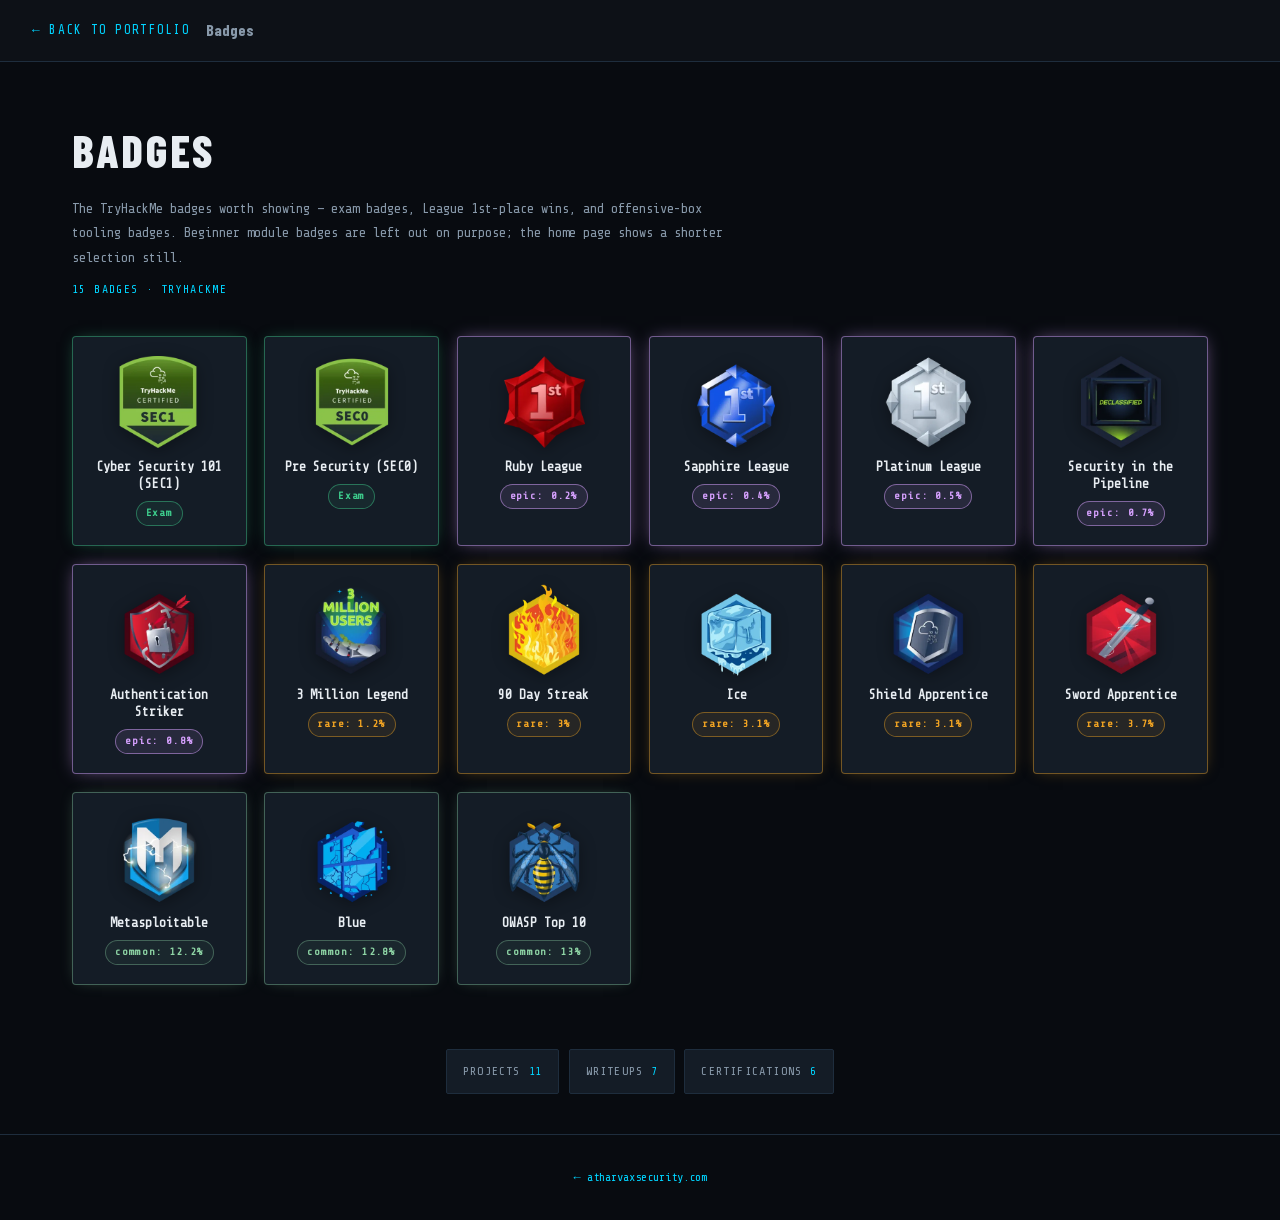
==== commit 5b0d019c: "Add the tomghost writeup, above Domino TryHackMe tomghost: an unpatched Apache Tomcat AJP connector " ====
--- a/badges/index.html
+++ b/badges/index.html
@@ -290,7 +290,7 @@
   <nav class="hub-siblings" aria-label="Other sections of this site">
     <!-- GENERATED:hubnav start — produced by tools/build-fallbacks.mjs from HUB_ORDER in tools/ssot.mjs. Do not hand-edit; edit HUB_ORDER and run `node tools/build-fallbacks.mjs` instead. -->
       <a href="/projects/">Projects <span class="hub-sib-n">11</span></a>
-      <a href="/writeups/">Writeups <span class="hub-sib-n">6</span></a>
+      <a href="/writeups/">Writeups <span class="hub-sib-n">7</span></a>
       <a href="/certifications/">Certifications <span class="hub-sib-n">6</span></a>
     <!-- GENERATED:hubnav end -->
   </nav>
